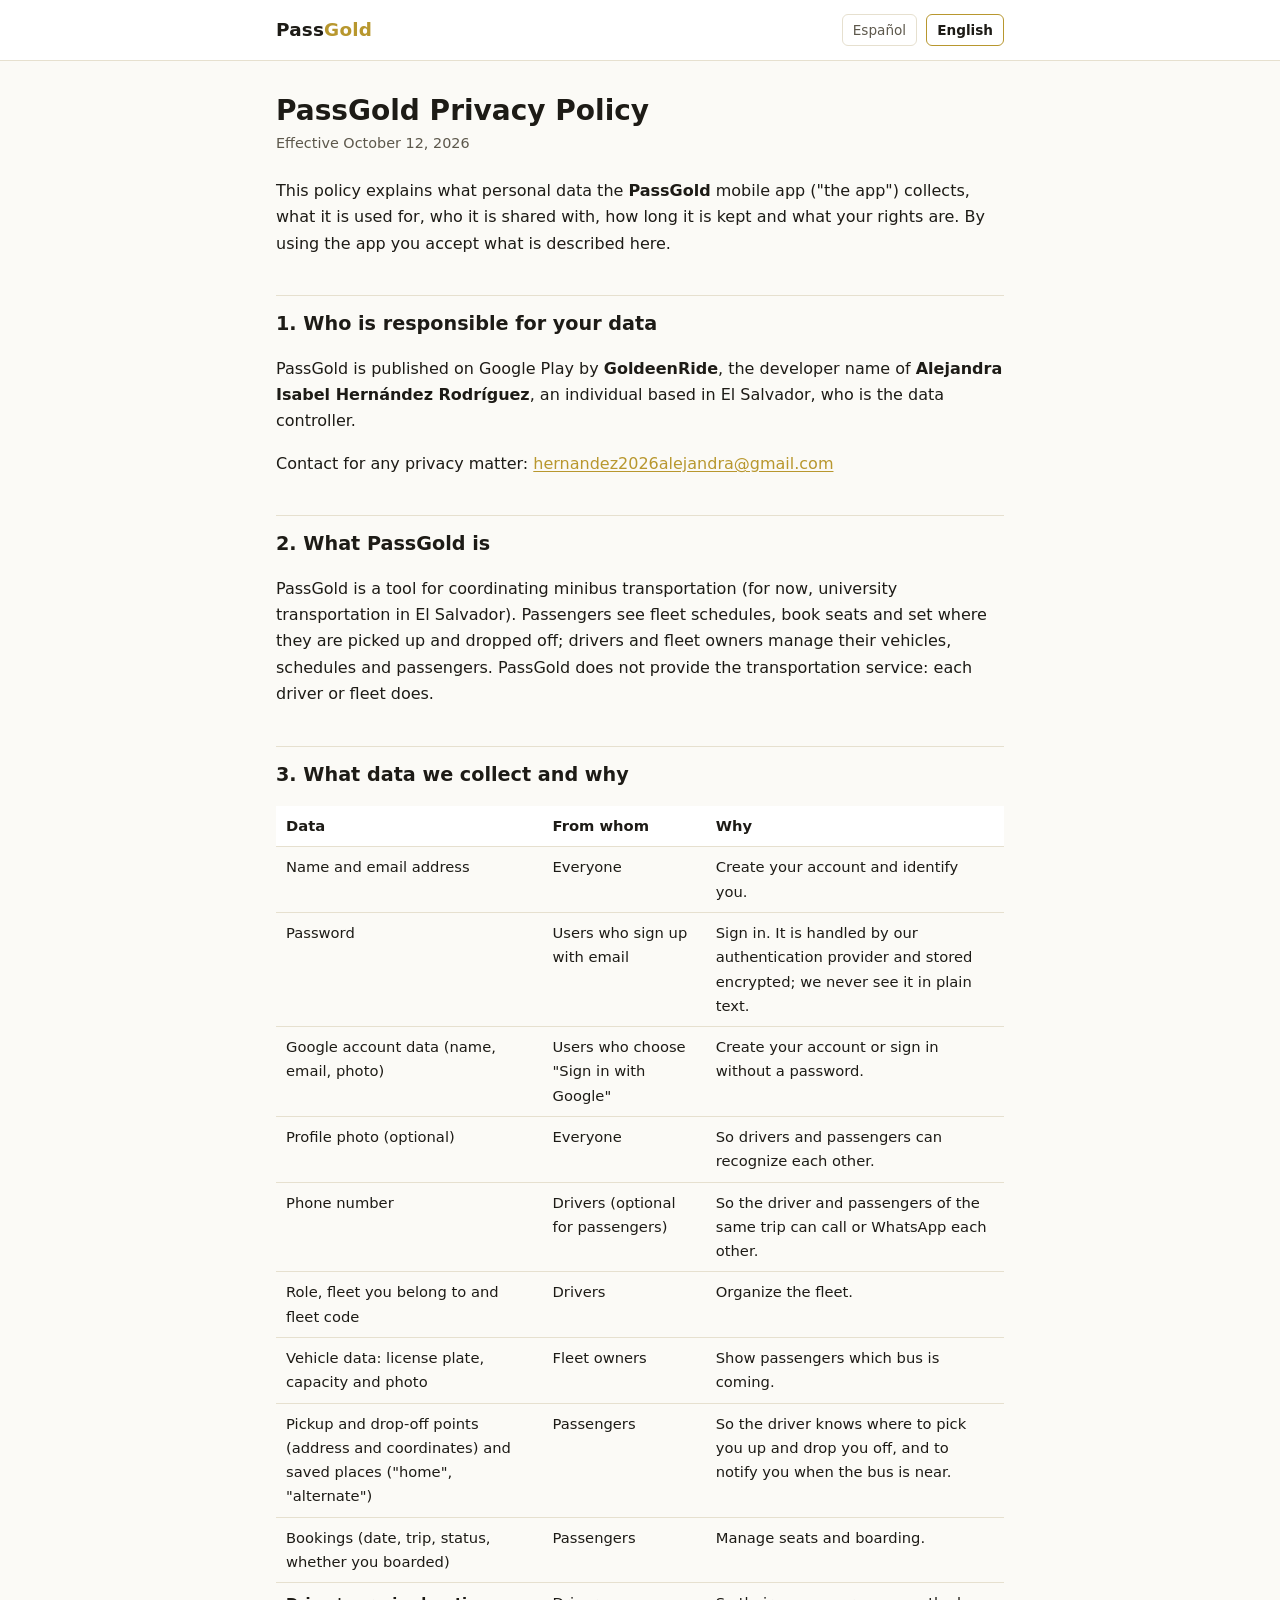
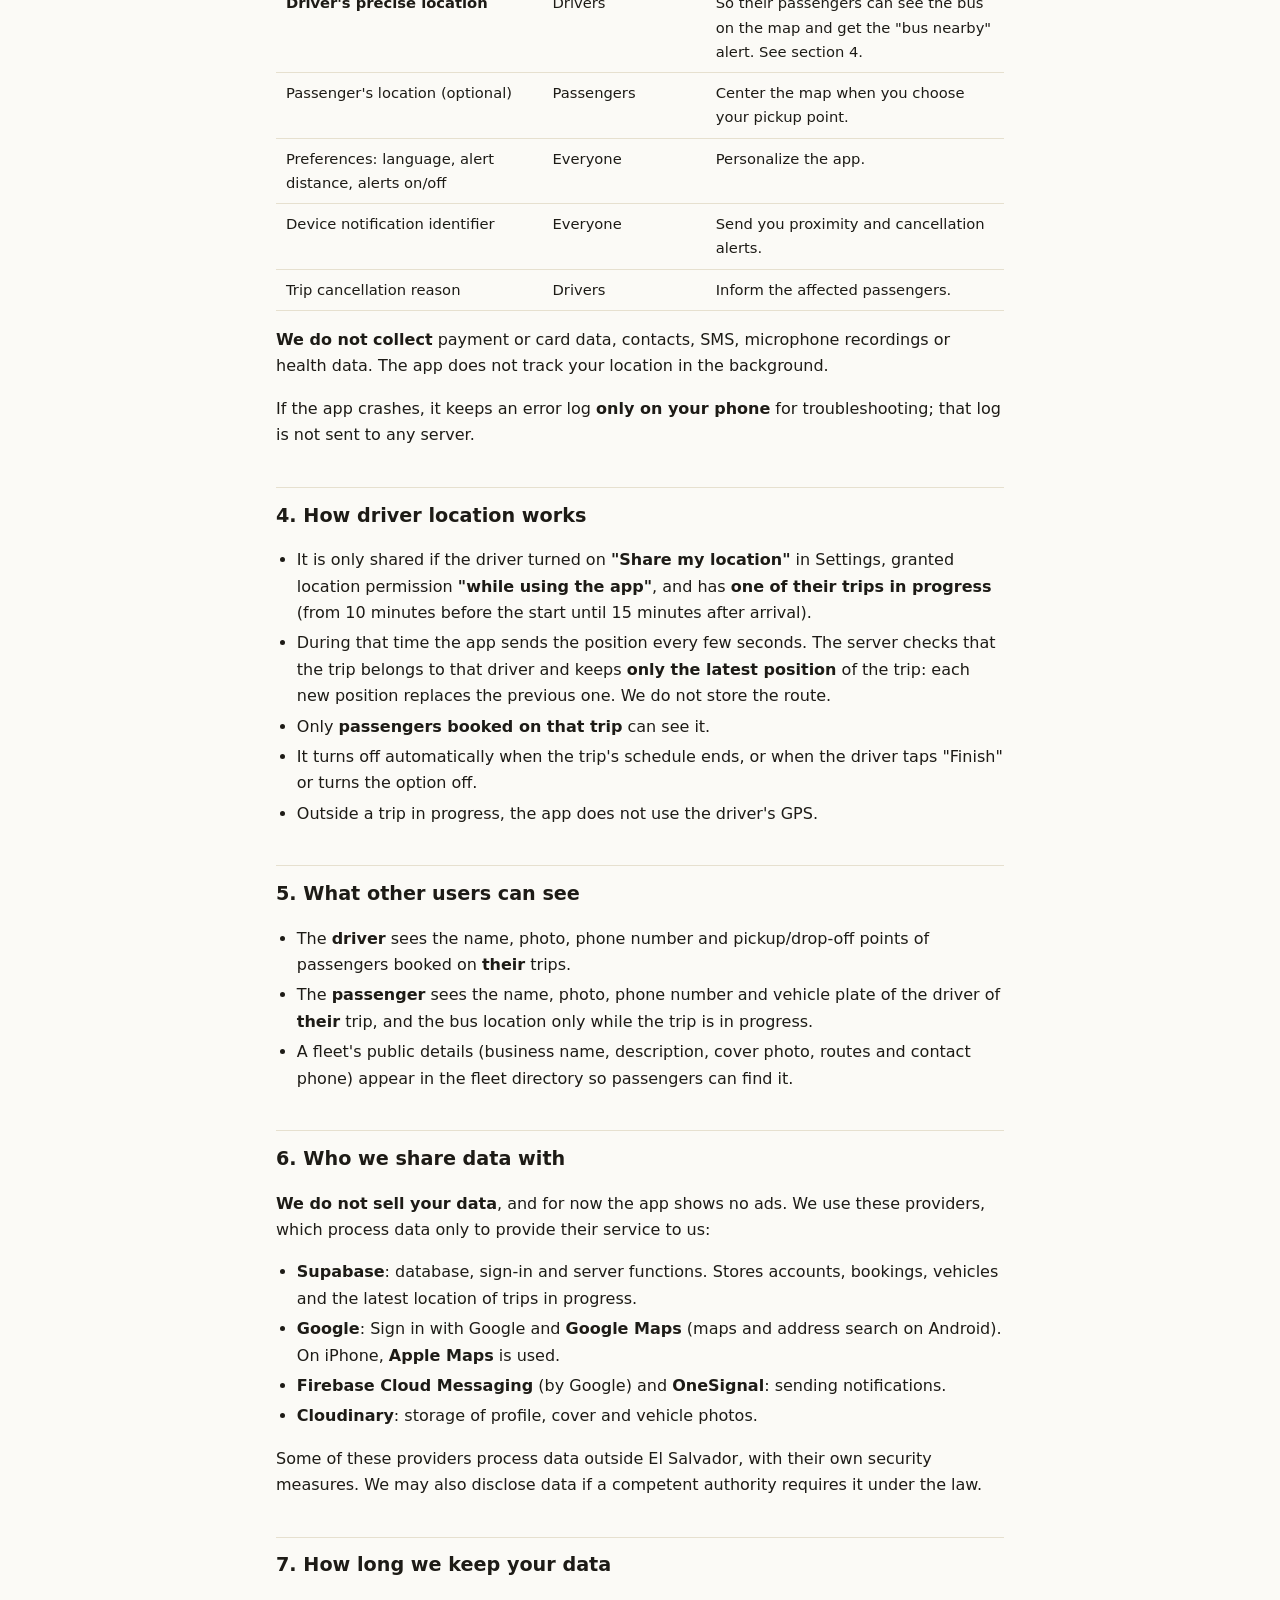
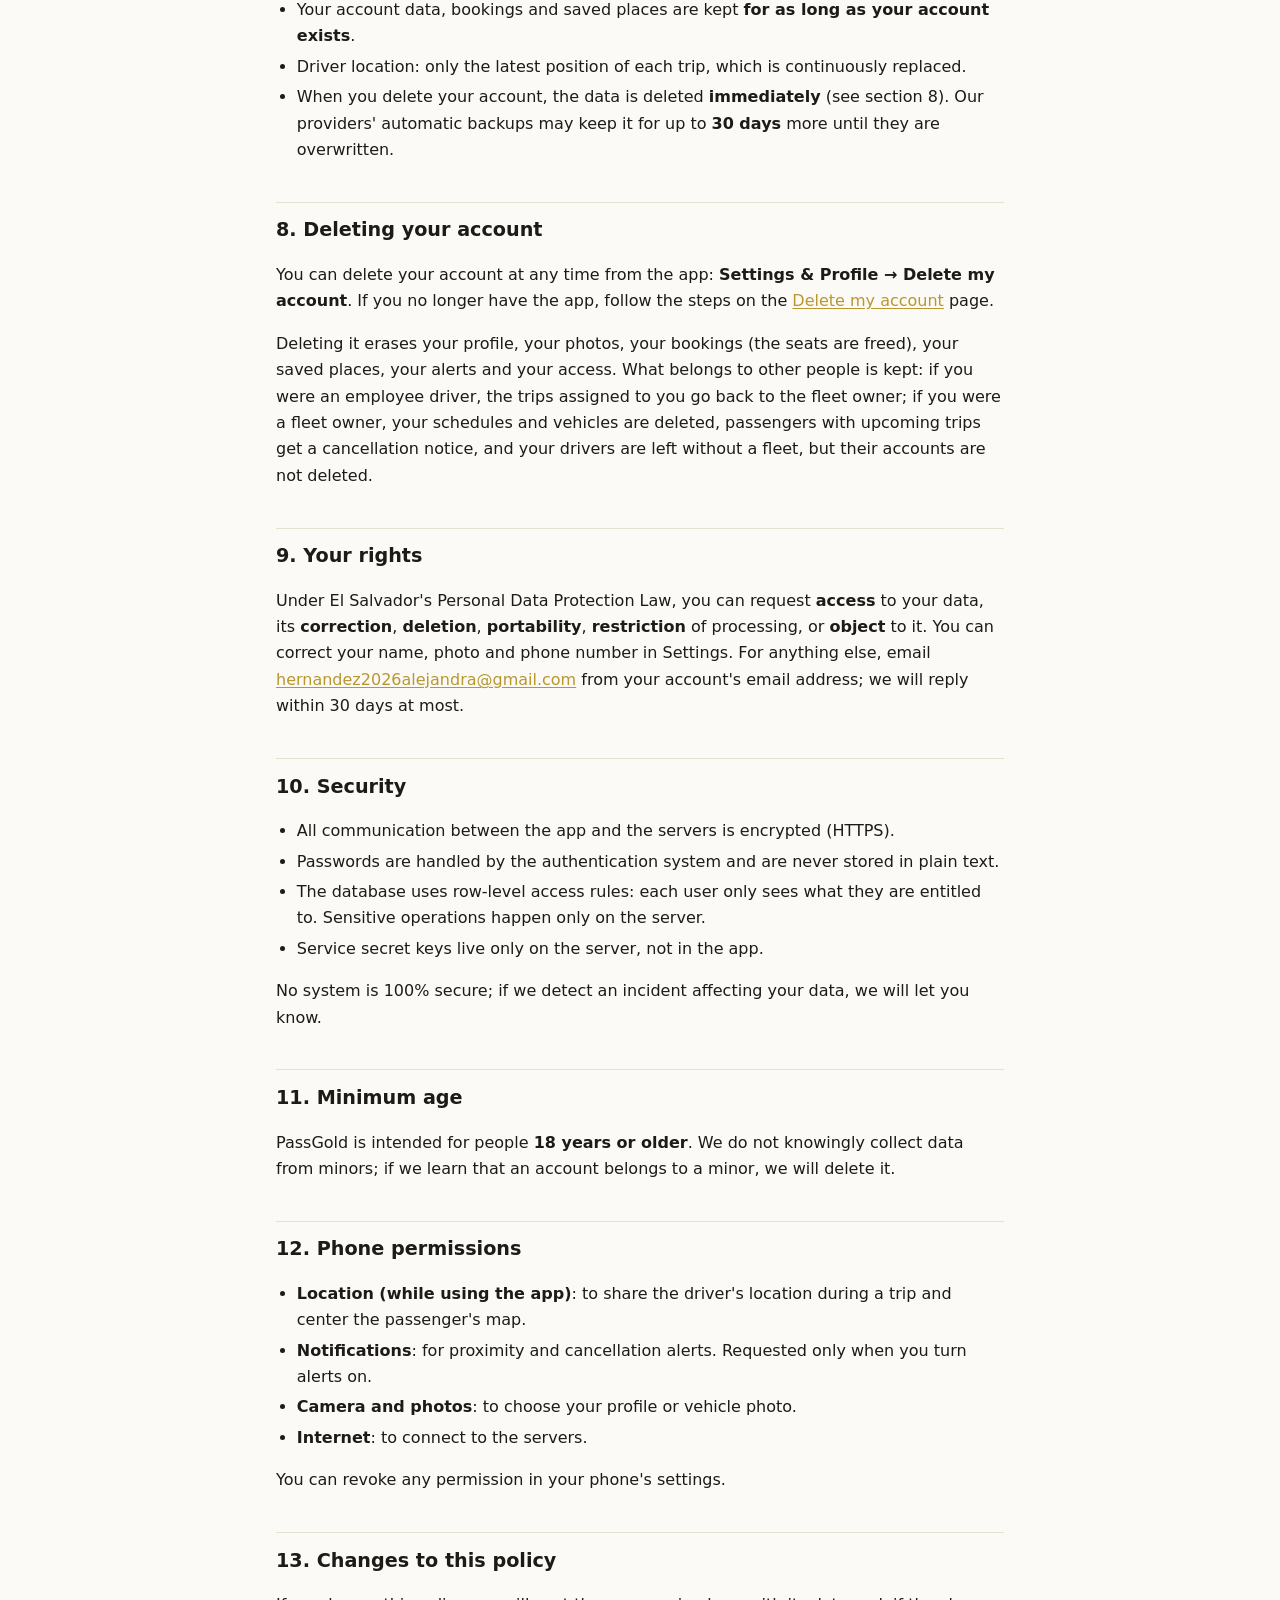
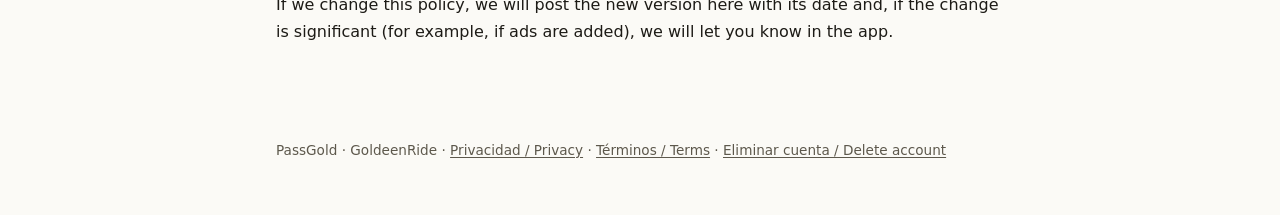
==== privacidad.html @ a65fc318 "Páginas legales de PassGold: privacidad, términos y eliminación de cuenta" ====
<!doctype html>
<html lang="es" data-lang="es" data-title-es="Política de Privacidad · PassGold" data-title-en="Privacy Policy · PassGold">
<head>
<meta charset="utf-8">
<meta name="viewport" content="width=device-width, initial-scale=1">
<title>Política de Privacidad · PassGold</title>
<meta name="description" content="Política de privacidad de la app PassGold, publicada por GoldeenRide. / Privacy policy of the PassGold app, published by GoldeenRide.">
<link rel="stylesheet" href="estilos.css">
</head>
<body>
<header>
  <div class="barra">
    <a class="marca" href="index.html">Pass<span>Gold</span></a>
    <nav class="idioma" aria-label="Idioma / Language">
      <button type="button" data-lang="es" aria-pressed="true">Español</button>
      <button type="button" data-lang="en" aria-pressed="false">English</button>
    </nav>
  </div>
</header>

<!-- ============================ ESPAÑOL ============================ -->
<main lang="es">
  <h1>Política de Privacidad de PassGold</h1>
  <p class="fecha">Vigente desde el 12 de octubre de 2026</p>

  <p>Esta política explica qué datos personales recoge la aplicación móvil <strong>PassGold</strong> ("la app"), para qué los usa, con quién los comparte, cuánto tiempo los guarda y qué derechos tienes. Al usar la app aceptas lo que se describe aquí.</p>

  <h2>1. Quién es responsable de tus datos</h2>
  <p>PassGold es publicada en Google Play por <strong>GoldeenRide</strong>, nombre de desarrollador de <strong>Alejandra Isabel Hernández Rodríguez</strong>, persona física con domicilio en El Salvador, quien es la responsable del tratamiento de tus datos.</p>
  <p>Contacto para cualquier tema de privacidad: <a href="mailto:hernandez2026alejandra@gmail.com">hernandez2026alejandra@gmail.com</a></p>

  <h2>2. Qué es PassGold</h2>
  <p>PassGold es una herramienta para coordinar el transporte en microbús (por ahora, transporte universitario en El Salvador). Los pasajeros ven los horarios de las flotas, reservan asientos e indican dónde los recogen y dónde los dejan; los choferes y dueños de flota organizan sus vehículos, horarios y pasajeros. PassGold no presta el servicio de transporte: lo presta cada chofer o flota.</p>

  <h2>3. Qué datos recogemos y para qué</h2>
  <div class="tabla">
  <table>
    <thead><tr><th>Dato</th><th>De quién</th><th>Para qué</th></tr></thead>
    <tbody>
      <tr><td>Nombre y correo electrónico</td><td>Todos</td><td>Crear tu cuenta e identificarte.</td></tr>
      <tr><td>Contraseña</td><td>Quien se registra con correo</td><td>Iniciar sesión. La gestiona nuestro proveedor de autenticación y se guarda cifrada; nunca la vemos en texto plano.</td></tr>
      <tr><td>Datos de tu cuenta de Google (nombre, correo, foto)</td><td>Quien elige "Entrar con Google"</td><td>Crear tu cuenta o iniciar sesión sin contraseña.</td></tr>
      <tr><td>Foto de perfil (opcional)</td><td>Todos</td><td>Que choferes y pasajeros se reconozcan.</td></tr>
      <tr><td>Número de teléfono</td><td>Choferes (opcional para pasajeros)</td><td>Que el chofer y los pasajeros de un mismo viaje puedan llamarse o escribirse por WhatsApp.</td></tr>
      <tr><td>Rol, flota a la que perteneces y código de flota</td><td>Choferes</td><td>Organizar la flota.</td></tr>
      <tr><td>Datos del vehículo: placa, capacidad y foto</td><td>Dueños de flota</td><td>Mostrar a los pasajeros qué microbús llega.</td></tr>
      <tr><td>Puntos de recogida y bajada (dirección y coordenadas) y lugares guardados ("casa", "alterno")</td><td>Pasajeros</td><td>Que el chofer sepa dónde recogerte y dejarte, y avisarte cuando el micro esté cerca.</td></tr>
      <tr><td>Reservas (fecha, viaje, estado, si ya abordaste)</td><td>Pasajeros</td><td>Gestionar los asientos y el abordaje.</td></tr>
      <tr><td><strong>Ubicación precisa del chofer</strong></td><td>Choferes</td><td>Que sus pasajeros vean en el mapa dónde viene el micro y reciban el aviso "micro cerca". Ver la sección 4.</td></tr>
      <tr><td>Ubicación del pasajero (opcional)</td><td>Pasajeros</td><td>Centrar el mapa cuando eliges tu punto de recogida.</td></tr>
      <tr><td>Preferencias: idioma, distancia de aviso, avisos activados</td><td>Todos</td><td>Personalizar la app.</td></tr>
      <tr><td>Identificador de notificaciones del dispositivo</td><td>Todos</td><td>Enviarte avisos de cercanía y de cancelaciones.</td></tr>
      <tr><td>Motivo de cancelación de un viaje</td><td>Choferes</td><td>Informar a los pasajeros afectados.</td></tr>
    </tbody>
  </table>
  </div>
  <p><strong>No recogemos</strong> datos de pago ni de tarjetas, contactos, mensajes SMS, grabaciones del micrófono ni datos de salud. La app no rastrea tu ubicación en segundo plano.</p>
  <p>Si la app falla, guarda un registro de errores <strong>solo en tu teléfono</strong> para diagnóstico; ese registro no se envía a ningún servidor.</p>

  <h2>4. Cómo funciona la ubicación del chofer</h2>
  <ul>
    <li>Solo se comparte si el chofer activó <strong>"Compartir mi ubicación"</strong> en Ajustes, concedió el permiso de ubicación <strong>"mientras se usa la app"</strong> y tiene un <strong>viaje suyo en curso</strong> (desde 10 minutos antes del inicio hasta 15 minutos después de la llegada).</li>
    <li>Durante ese tiempo, la app envía la posición cada pocos segundos. El servidor comprueba que el viaje es de ese chofer y guarda <strong>solo la última posición</strong> del viaje: cada nueva posición reemplaza a la anterior. No guardamos el recorrido.</li>
    <li>Solo la ven los <strong>pasajeros con reserva en ese viaje</strong>.</li>
    <li>Se apaga sola al terminar el horario del viaje, o cuando el chofer toca "Finalizar" o desactiva la opción.</li>
    <li>Fuera de un viaje en curso, la app no usa el GPS del chofer.</li>
  </ul>

  <h2>5. Qué ven otros usuarios</h2>
  <ul>
    <li>El <strong>chofer</strong> ve el nombre, la foto, el teléfono y los puntos de recogida y bajada de los pasajeros que reservaron en <strong>sus</strong> viajes.</li>
    <li>El <strong>pasajero</strong> ve el nombre, la foto, el teléfono y la placa del vehículo del chofer de <strong>su</strong> viaje, y la ubicación del micro solo mientras el viaje está en curso.</li>
    <li>Los datos públicos de una flota (nombre comercial, descripción, foto de portada, rutas y teléfono de contacto) aparecen en el directorio de flotas para que los pasajeros la encuentren.</li>
  </ul>

  <h2>6. Con quién compartimos datos</h2>
  <p><strong>No vendemos tus datos</strong> y por ahora la app no muestra publicidad. Usamos estos proveedores, que tratan los datos solo para prestarnos su servicio:</p>
  <ul>
    <li><strong>Supabase</strong>: base de datos, inicio de sesión y funciones del servidor. Guarda cuentas, reservas, vehículos y la última ubicación de los viajes en curso.</li>
    <li><strong>Google</strong>: inicio de sesión con Google y <strong>Google Maps</strong> (mapas y búsqueda de direcciones en Android). En iPhone se usa <strong>Apple Maps</strong>.</li>
    <li><strong>Firebase Cloud Messaging</strong> (de Google) y <strong>OneSignal</strong>: envío de notificaciones.</li>
    <li><strong>Cloudinary</strong>: almacenamiento de fotos de perfil, de portada y de vehículos.</li>
  </ul>
  <p>Algunos de estos proveedores procesan datos fuera de El Salvador, con sus propias medidas de seguridad. También podríamos revelar datos si una autoridad competente lo exige conforme a la ley.</p>

  <h2>7. Cuánto tiempo guardamos tus datos</h2>
  <ul>
    <li>Tus datos de cuenta, reservas y lugares guardados se conservan <strong>mientras tu cuenta exista</strong>.</li>
    <li>La ubicación del chofer: solo la última posición de cada viaje, que se reemplaza continuamente.</li>
    <li>Cuando eliminas tu cuenta, los datos se borran <strong>de inmediato</strong> (ver sección 8). Las copias de seguridad automáticas de nuestros proveedores pueden conservarlos hasta <strong>30 días</strong> más, hasta que se reemplazan.</li>
  </ul>

  <h2 id="eliminar">8. Eliminar tu cuenta</h2>
  <p>Puedes eliminar tu cuenta en cualquier momento desde la app: <strong>Ajustes y Perfil → Eliminar mi cuenta</strong>. Si ya no tienes la app, sigue los pasos de la página <a href="eliminar-cuenta.html?lang=es">Eliminar mi cuenta</a>.</p>
  <p>Al eliminarla se borran tu perfil, tus fotos, tus reservas (los asientos quedan libres), tus lugares guardados, tus avisos y tu acceso. Lo que pertenece a otras personas se conserva: si eras chofer empleado, los viajes que tenías asignados pasan al dueño de la flota; si eras dueño de flota, se borran tus horarios y vehículos, los pasajeros con viajes futuros reciben un aviso de cancelación y tus choferes quedan sin flota, pero sus cuentas no se borran.</p>

  <h2>9. Tus derechos</h2>
  <p>De acuerdo con la Ley para la Protección de Datos Personales de El Salvador, puedes pedir <strong>acceso</strong> a tus datos, su <strong>rectificación</strong>, su <strong>eliminación</strong>, la <strong>portabilidad</strong>, la <strong>limitación</strong> del tratamiento u <strong>oponerte</strong> a él. Puedes corregir tu nombre, foto y teléfono desde Ajustes. Para lo demás, escríbenos a <a href="mailto:hernandez2026alejandra@gmail.com">hernandez2026alejandra@gmail.com</a> desde el correo de tu cuenta; responderemos en un plazo máximo de 30 días.</p>

  <h2>10. Seguridad</h2>
  <ul>
    <li>Toda la comunicación entre la app y los servidores va cifrada (HTTPS).</li>
    <li>Las contraseñas las gestiona el sistema de autenticación y nunca se guardan en texto plano.</li>
    <li>La base de datos tiene reglas de acceso por fila: cada usuario solo ve lo que le corresponde. Las operaciones delicadas se hacen solo en el servidor.</li>
    <li>Las claves secretas de los servicios están solo en el servidor, no en la app.</li>
  </ul>
  <p>Ningún sistema es 100 % seguro; si detectamos un incidente que afecte tus datos, te avisaremos.</p>

  <h2>11. Edad mínima</h2>
  <p>PassGold está dirigida a personas de <strong>18 años o más</strong>. No recogemos a sabiendas datos de menores de edad; si nos enteramos de que una cuenta pertenece a un menor, la eliminaremos.</p>

  <h2>12. Permisos del teléfono</h2>
  <ul>
    <li><strong>Ubicación (mientras se usa la app)</strong>: para compartir la ubicación del chofer durante un viaje y centrar el mapa del pasajero.</li>
    <li><strong>Notificaciones</strong>: para los avisos de cercanía y de cancelación. Se piden solo cuando activas los avisos.</li>
    <li><strong>Cámara y fotos</strong>: para elegir tu foto de perfil o la de tu vehículo.</li>
    <li><strong>Internet</strong>: para conectarse a los servidores.</li>
  </ul>
  <p>Puedes retirar cualquier permiso en los ajustes de tu teléfono.</p>

  <h2>13. Cambios a esta política</h2>
  <p>Si cambiamos esta política, publicaremos la nueva versión aquí con su fecha y, si el cambio es importante (por ejemplo, si se agrega publicidad), te avisaremos en la app.</p>
</main>

<!-- ============================ ENGLISH ============================ -->
<main lang="en">
  <h1>PassGold Privacy Policy</h1>
  <p class="fecha">Effective October 12, 2026</p>

  <p>This policy explains what personal data the <strong>PassGold</strong> mobile app ("the app") collects, what it is used for, who it is shared with, how long it is kept and what your rights are. By using the app you accept what is described here.</p>

  <h2>1. Who is responsible for your data</h2>
  <p>PassGold is published on Google Play by <strong>GoldeenRide</strong>, the developer name of <strong>Alejandra Isabel Hernández Rodríguez</strong>, an individual based in El Salvador, who is the data controller.</p>
  <p>Contact for any privacy matter: <a href="mailto:hernandez2026alejandra@gmail.com">hernandez2026alejandra@gmail.com</a></p>

  <h2>2. What PassGold is</h2>
  <p>PassGold is a tool for coordinating minibus transportation (for now, university transportation in El Salvador). Passengers see fleet schedules, book seats and set where they are picked up and dropped off; drivers and fleet owners manage their vehicles, schedules and passengers. PassGold does not provide the transportation service: each driver or fleet does.</p>

  <h2>3. What data we collect and why</h2>
  <div class="tabla">
  <table>
    <thead><tr><th>Data</th><th>From whom</th><th>Why</th></tr></thead>
    <tbody>
      <tr><td>Name and email address</td><td>Everyone</td><td>Create your account and identify you.</td></tr>
      <tr><td>Password</td><td>Users who sign up with email</td><td>Sign in. It is handled by our authentication provider and stored encrypted; we never see it in plain text.</td></tr>
      <tr><td>Google account data (name, email, photo)</td><td>Users who choose "Sign in with Google"</td><td>Create your account or sign in without a password.</td></tr>
      <tr><td>Profile photo (optional)</td><td>Everyone</td><td>So drivers and passengers can recognize each other.</td></tr>
      <tr><td>Phone number</td><td>Drivers (optional for passengers)</td><td>So the driver and passengers of the same trip can call or WhatsApp each other.</td></tr>
      <tr><td>Role, fleet you belong to and fleet code</td><td>Drivers</td><td>Organize the fleet.</td></tr>
      <tr><td>Vehicle data: license plate, capacity and photo</td><td>Fleet owners</td><td>Show passengers which bus is coming.</td></tr>
      <tr><td>Pickup and drop-off points (address and coordinates) and saved places ("home", "alternate")</td><td>Passengers</td><td>So the driver knows where to pick you up and drop you off, and to notify you when the bus is near.</td></tr>
      <tr><td>Bookings (date, trip, status, whether you boarded)</td><td>Passengers</td><td>Manage seats and boarding.</td></tr>
      <tr><td><strong>Driver's precise location</strong></td><td>Drivers</td><td>So their passengers can see the bus on the map and get the "bus nearby" alert. See section 4.</td></tr>
      <tr><td>Passenger's location (optional)</td><td>Passengers</td><td>Center the map when you choose your pickup point.</td></tr>
      <tr><td>Preferences: language, alert distance, alerts on/off</td><td>Everyone</td><td>Personalize the app.</td></tr>
      <tr><td>Device notification identifier</td><td>Everyone</td><td>Send you proximity and cancellation alerts.</td></tr>
      <tr><td>Trip cancellation reason</td><td>Drivers</td><td>Inform the affected passengers.</td></tr>
    </tbody>
  </table>
  </div>
  <p><strong>We do not collect</strong> payment or card data, contacts, SMS, microphone recordings or health data. The app does not track your location in the background.</p>
  <p>If the app crashes, it keeps an error log <strong>only on your phone</strong> for troubleshooting; that log is not sent to any server.</p>

  <h2>4. How driver location works</h2>
  <ul>
    <li>It is only shared if the driver turned on <strong>"Share my location"</strong> in Settings, granted location permission <strong>"while using the app"</strong>, and has <strong>one of their trips in progress</strong> (from 10 minutes before the start until 15 minutes after arrival).</li>
    <li>During that time the app sends the position every few seconds. The server checks that the trip belongs to that driver and keeps <strong>only the latest position</strong> of the trip: each new position replaces the previous one. We do not store the route.</li>
    <li>Only <strong>passengers booked on that trip</strong> can see it.</li>
    <li>It turns off automatically when the trip's schedule ends, or when the driver taps "Finish" or turns the option off.</li>
    <li>Outside a trip in progress, the app does not use the driver's GPS.</li>
  </ul>

  <h2>5. What other users can see</h2>
  <ul>
    <li>The <strong>driver</strong> sees the name, photo, phone number and pickup/drop-off points of passengers booked on <strong>their</strong> trips.</li>
    <li>The <strong>passenger</strong> sees the name, photo, phone number and vehicle plate of the driver of <strong>their</strong> trip, and the bus location only while the trip is in progress.</li>
    <li>A fleet's public details (business name, description, cover photo, routes and contact phone) appear in the fleet directory so passengers can find it.</li>
  </ul>

  <h2>6. Who we share data with</h2>
  <p><strong>We do not sell your data</strong>, and for now the app shows no ads. We use these providers, which process data only to provide their service to us:</p>
  <ul>
    <li><strong>Supabase</strong>: database, sign-in and server functions. Stores accounts, bookings, vehicles and the latest location of trips in progress.</li>
    <li><strong>Google</strong>: Sign in with Google and <strong>Google Maps</strong> (maps and address search on Android). On iPhone, <strong>Apple Maps</strong> is used.</li>
    <li><strong>Firebase Cloud Messaging</strong> (by Google) and <strong>OneSignal</strong>: sending notifications.</li>
    <li><strong>Cloudinary</strong>: storage of profile, cover and vehicle photos.</li>
  </ul>
  <p>Some of these providers process data outside El Salvador, with their own security measures. We may also disclose data if a competent authority requires it under the law.</p>

  <h2>7. How long we keep your data</h2>
  <ul>
    <li>Your account data, bookings and saved places are kept <strong>for as long as your account exists</strong>.</li>
    <li>Driver location: only the latest position of each trip, which is continuously replaced.</li>
    <li>When you delete your account, the data is deleted <strong>immediately</strong> (see section 8). Our providers' automatic backups may keep it for up to <strong>30 days</strong> more until they are overwritten.</li>
  </ul>

  <h2 id="delete">8. Deleting your account</h2>
  <p>You can delete your account at any time from the app: <strong>Settings &amp; Profile → Delete my account</strong>. If you no longer have the app, follow the steps on the <a href="eliminar-cuenta.html?lang=en">Delete my account</a> page.</p>
  <p>Deleting it erases your profile, your photos, your bookings (the seats are freed), your saved places, your alerts and your access. What belongs to other people is kept: if you were an employee driver, the trips assigned to you go back to the fleet owner; if you were a fleet owner, your schedules and vehicles are deleted, passengers with upcoming trips get a cancellation notice, and your drivers are left without a fleet, but their accounts are not deleted.</p>

  <h2>9. Your rights</h2>
  <p>Under El Salvador's Personal Data Protection Law, you can request <strong>access</strong> to your data, its <strong>correction</strong>, <strong>deletion</strong>, <strong>portability</strong>, <strong>restriction</strong> of processing, or <strong>object</strong> to it. You can correct your name, photo and phone number in Settings. For anything else, email <a href="mailto:hernandez2026alejandra@gmail.com">hernandez2026alejandra@gmail.com</a> from your account's email address; we will reply within 30 days at most.</p>

  <h2>10. Security</h2>
  <ul>
    <li>All communication between the app and the servers is encrypted (HTTPS).</li>
    <li>Passwords are handled by the authentication system and are never stored in plain text.</li>
    <li>The database uses row-level access rules: each user only sees what they are entitled to. Sensitive operations happen only on the server.</li>
    <li>Service secret keys live only on the server, not in the app.</li>
  </ul>
  <p>No system is 100% secure; if we detect an incident affecting your data, we will let you know.</p>

  <h2>11. Minimum age</h2>
  <p>PassGold is intended for people <strong>18 years or older</strong>. We do not knowingly collect data from minors; if we learn that an account belongs to a minor, we will delete it.</p>

  <h2>12. Phone permissions</h2>
  <ul>
    <li><strong>Location (while using the app)</strong>: to share the driver's location during a trip and center the passenger's map.</li>
    <li><strong>Notifications</strong>: for proximity and cancellation alerts. Requested only when you turn alerts on.</li>
    <li><strong>Camera and photos</strong>: to choose your profile or vehicle photo.</li>
    <li><strong>Internet</strong>: to connect to the servers.</li>
  </ul>
  <p>You can revoke any permission in your phone's settings.</p>

  <h2>13. Changes to this policy</h2>
  <p>If we change this policy, we will post the new version here with its date and, if the change is significant (for example, if ads are added), we will let you know in the app.</p>
</main>

<footer>
  <p>PassGold · GoldeenRide · <a href="privacidad.html">Privacidad / Privacy</a> · <a href="terminos.html">Términos / Terms</a> · <a href="eliminar-cuenta.html">Eliminar cuenta / Delete account</a></p>
</footer>
<script src="idioma.js"></script>
</body>
</html>
---- estilos.css ----
:root {
  --oro: #b8972e;
  --oro-claro: #d4af37;
  --fondo: #fbfaf6;
  --superficie: #ffffff;
  --texto: #1d1b16;
  --texto-sub: #5d584c;
  --borde: #e6e0cf;
  --peligro: #c62828;
}
@media (prefers-color-scheme: dark) {
  :root {
    --oro: #d4af37;
    --fondo: #121212;
    --superficie: #1c1b18;
    --texto: #f1ede2;
    --texto-sub: #b5ae9c;
    --borde: #34312a;
    --peligro: #ef5350;
  }
}
* { box-sizing: border-box; }
html { -webkit-text-size-adjust: 100%; }
body {
  margin: 0;
  background: var(--fondo);
  color: var(--texto);
  font: 16px/1.65 system-ui, -apple-system, "Segoe UI", Roboto, "Helvetica Neue", Arial, sans-serif;
}
header {
  border-bottom: 1px solid var(--borde);
  background: var(--superficie);
}
.barra {
  max-width: 760px; margin: 0 auto; padding: 14px 16px;
  display: flex; align-items: center; justify-content: space-between; gap: 12px; flex-wrap: wrap;
}
.marca { font-weight: 700; font-size: 1.15rem; color: var(--texto); text-decoration: none; letter-spacing: .2px; }
.marca span { color: var(--oro); }
nav.idioma button {
  font: inherit; font-size: .85rem; cursor: pointer;
  border: 1px solid var(--borde); background: transparent; color: var(--texto-sub);
  padding: 4px 10px; border-radius: 6px; margin-left: 4px;
}
nav.idioma button[aria-pressed="true"] { border-color: var(--oro); color: var(--texto); font-weight: 600; }
main { max-width: 760px; margin: 0 auto; padding: 24px 16px 64px; }
h1 { font-size: 1.75rem; line-height: 1.25; margin: 8px 0 4px; }
h2 { font-size: 1.2rem; margin: 2em 0 .5em; padding-top: .6em; border-top: 1px solid var(--borde); }
h3 { font-size: 1.02rem; margin: 1.4em 0 .3em; }
.fecha { color: var(--texto-sub); font-size: .9rem; margin: 0 0 1.5em; }
a { color: var(--oro); text-underline-offset: 2px; }
ul, ol { padding-left: 1.3em; }
li { margin: .25em 0; }
.tabla { overflow-x: auto; margin: 1em 0; }
table { border-collapse: collapse; width: 100%; font-size: .92rem; min-width: 520px; }
th, td { text-align: left; vertical-align: top; padding: 8px 10px; border-bottom: 1px solid var(--borde); }
th { background: var(--superficie); font-weight: 600; }
.nota {
  background: var(--superficie); border: 1px solid var(--borde); border-left: 4px solid var(--oro);
  padding: 12px 16px; border-radius: 8px; margin: 1.2em 0;
}
.boton {
  display: inline-block; background: var(--peligro); color: #fff; text-decoration: none; font-weight: 600;
  padding: 12px 20px; border-radius: 8px; margin: .4em 0;
}
.tarjetas { display: grid; gap: 12px; margin-top: 1.5em; }
.tarjetas a {
  display: block; padding: 16px; border: 1px solid var(--borde); border-radius: 10px;
  background: var(--superficie); text-decoration: none; color: var(--texto);
}
.tarjetas a strong { color: var(--oro); }
footer { max-width: 760px; margin: 0 auto; padding: 0 16px 40px; color: var(--texto-sub); font-size: .85rem; }
footer a { color: var(--texto-sub); }

/* Idioma: se muestra solo el bloque del idioma elegido */
html[data-lang="es"] [lang="en"]:not(html) { display: none; }
html[data-lang="en"] [lang="es"]:not(html) { display: none; }
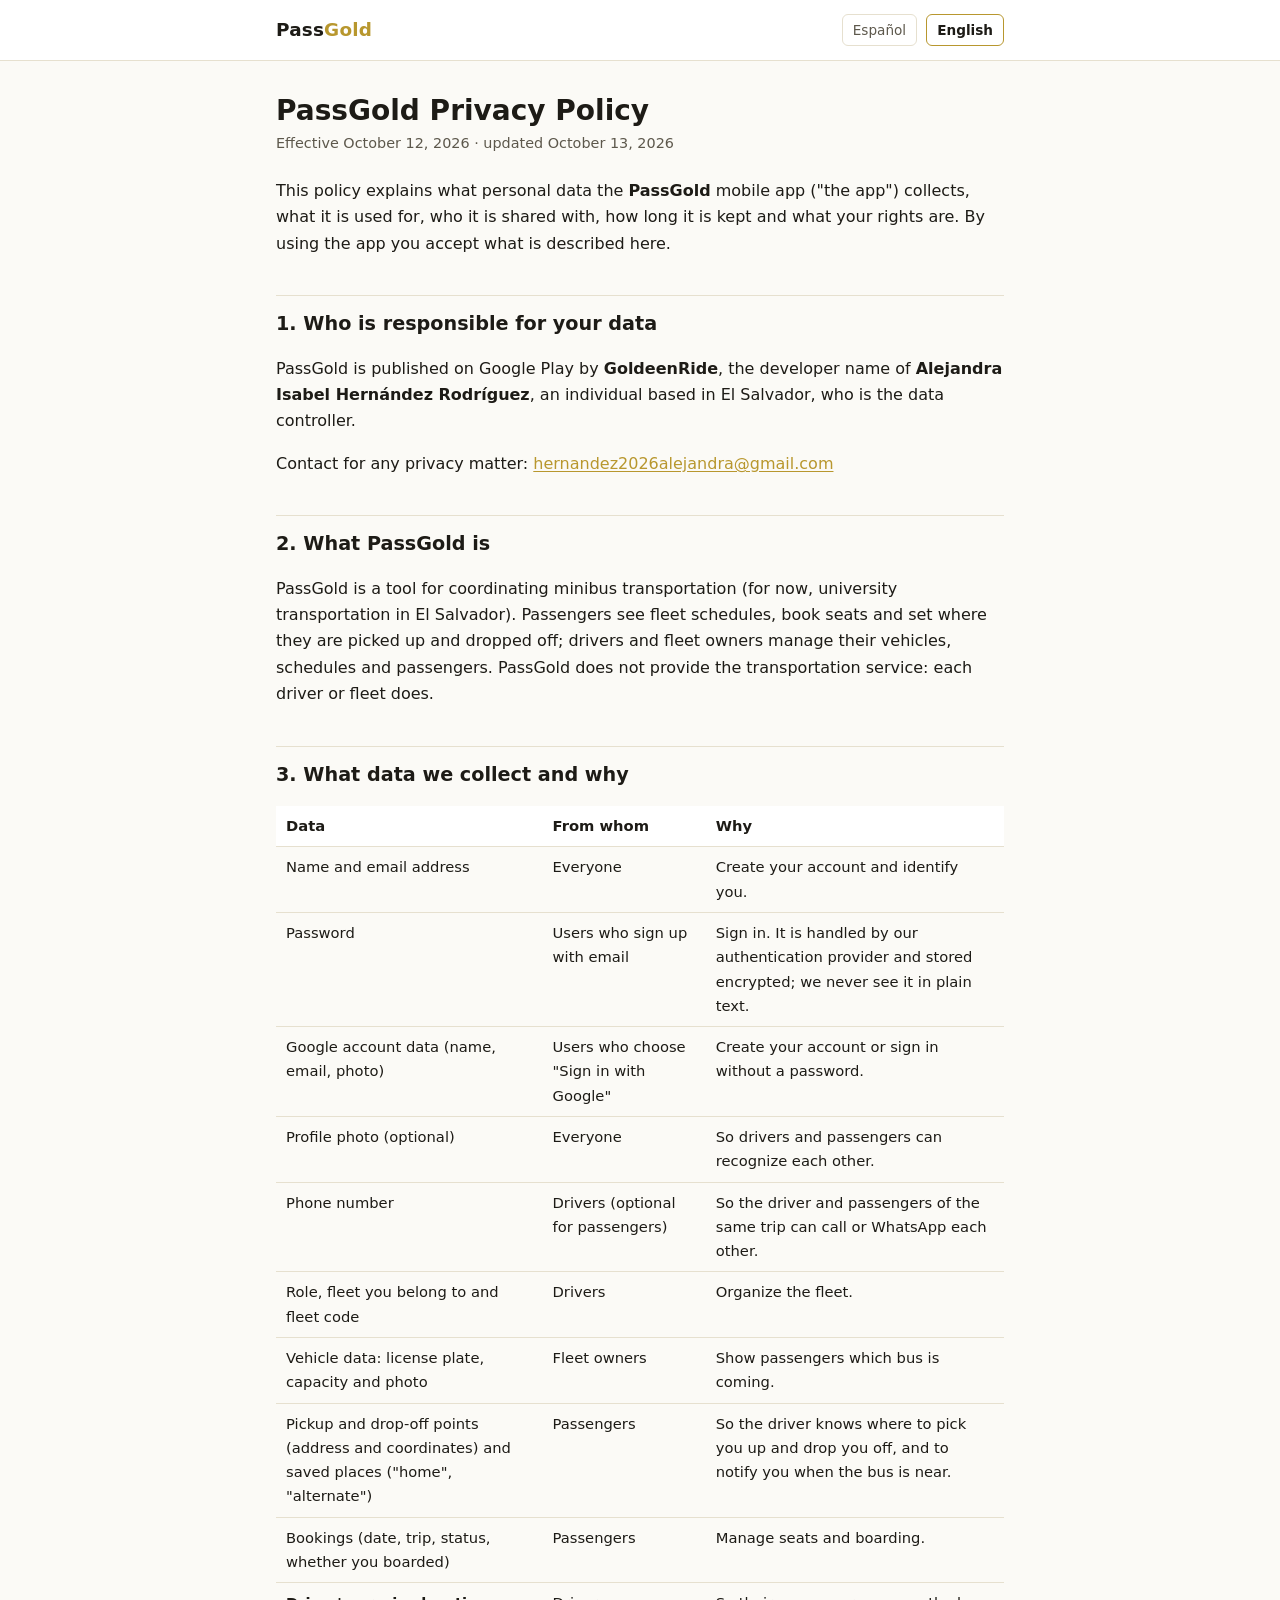
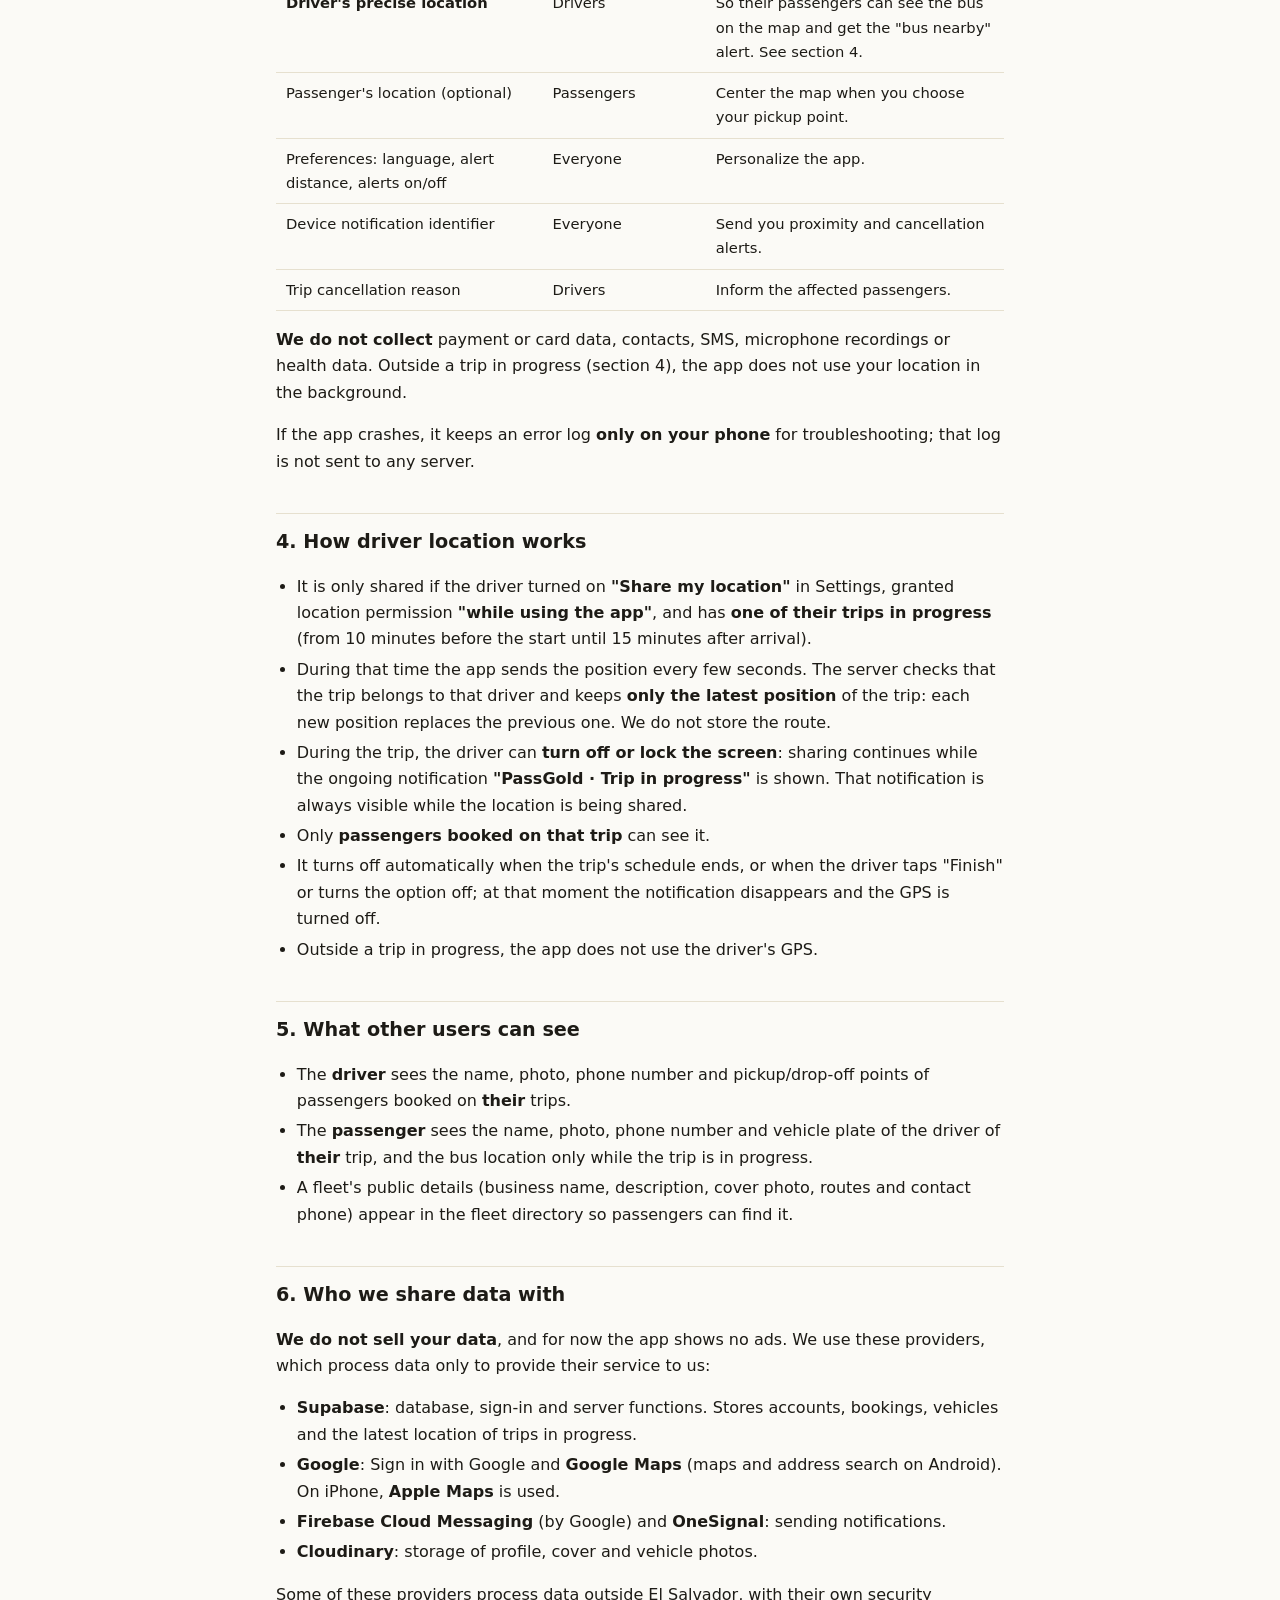
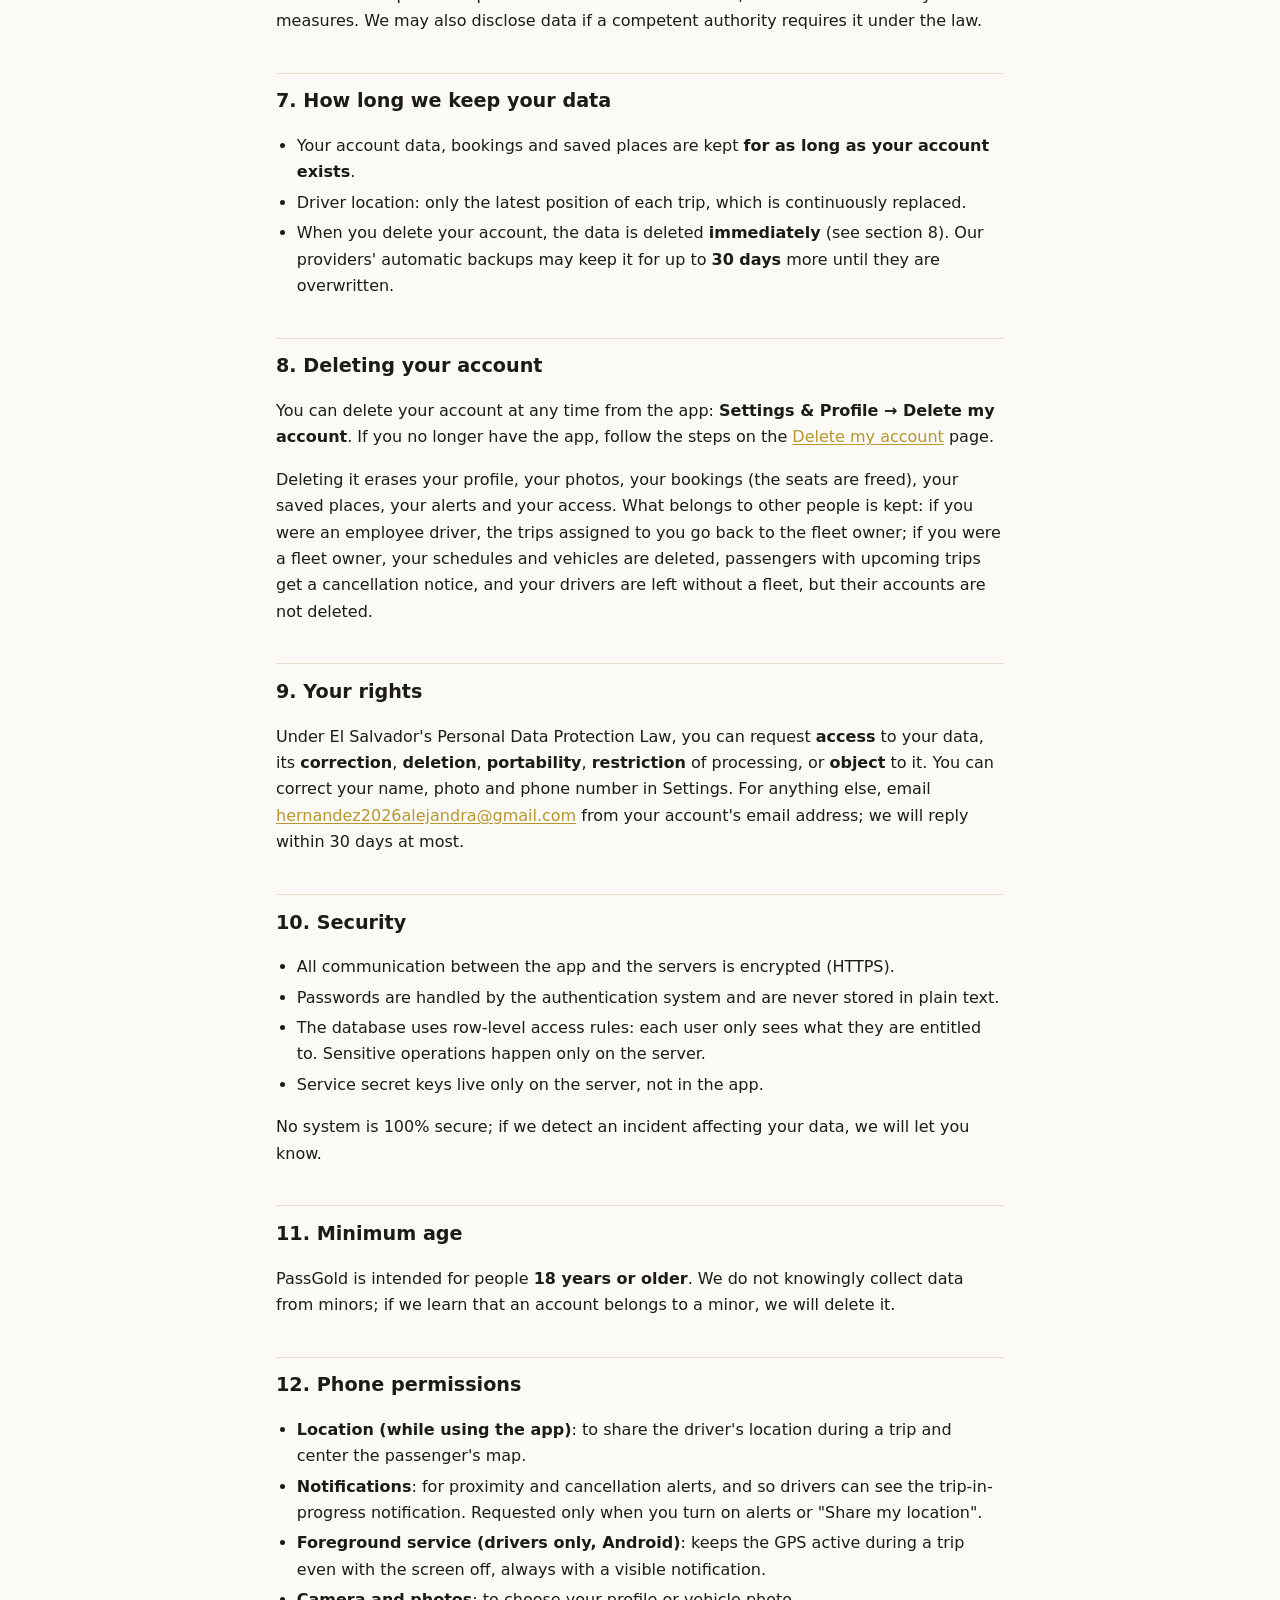
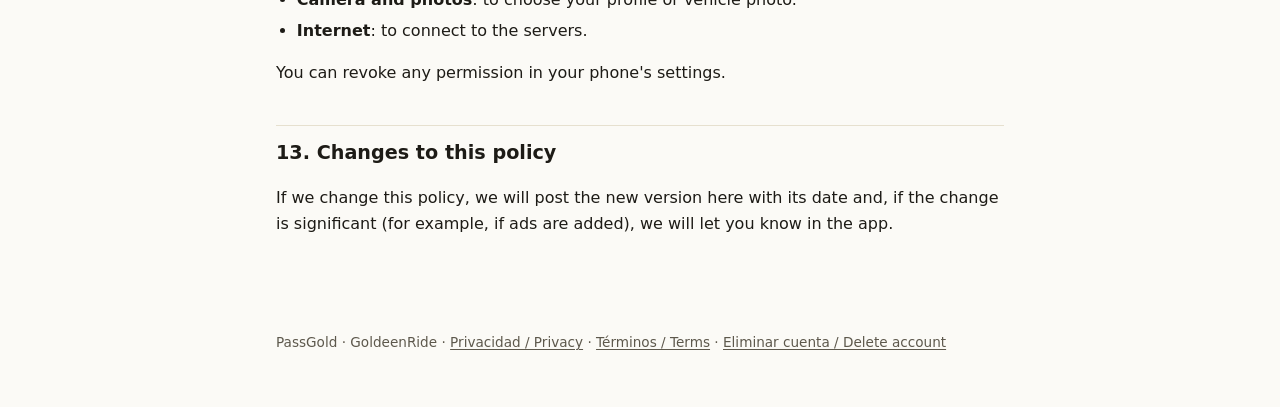
==== commit c8018eed: "Actualizar politica de privacidad" ====
--- a/privacidad.html
+++ b/privacidad.html
@@ -21,7 +21,7 @@
 <!-- ============================ ESPAÑOL ============================ -->
 <main lang="es">
   <h1>Política de Privacidad de PassGold</h1>
-  <p class="fecha">Vigente desde el 12 de octubre de 2026</p>
+  <p class="fecha">Vigente desde el 12 de octubre de 2026 · actualizada el 13 de octubre de 2026</p>
 
   <p>Esta política explica qué datos personales recoge la aplicación móvil <strong>PassGold</strong> ("la app"), para qué los usa, con quién los comparte, cuánto tiempo los guarda y qué derechos tienes. Al usar la app aceptas lo que se describe aquí.</p>
 
@@ -54,15 +54,16 @@
     </tbody>
   </table>
   </div>
-  <p><strong>No recogemos</strong> datos de pago ni de tarjetas, contactos, mensajes SMS, grabaciones del micrófono ni datos de salud. La app no rastrea tu ubicación en segundo plano.</p>
+  <p><strong>No recogemos</strong> datos de pago ni de tarjetas, contactos, mensajes SMS, grabaciones del micrófono ni datos de salud. Fuera de un viaje en curso (sección 4), la app no usa tu ubicación en segundo plano.</p>
   <p>Si la app falla, guarda un registro de errores <strong>solo en tu teléfono</strong> para diagnóstico; ese registro no se envía a ningún servidor.</p>
 
   <h2>4. Cómo funciona la ubicación del chofer</h2>
   <ul>
     <li>Solo se comparte si el chofer activó <strong>"Compartir mi ubicación"</strong> en Ajustes, concedió el permiso de ubicación <strong>"mientras se usa la app"</strong> y tiene un <strong>viaje suyo en curso</strong> (desde 10 minutos antes del inicio hasta 15 minutos después de la llegada).</li>
     <li>Durante ese tiempo, la app envía la posición cada pocos segundos. El servidor comprueba que el viaje es de ese chofer y guarda <strong>solo la última posición</strong> del viaje: cada nueva posición reemplaza a la anterior. No guardamos el recorrido.</li>
+    <li>Durante el viaje, el chofer puede <strong>apagar o bloquear la pantalla</strong>: el envío continúa mientras se muestra la notificación fija <strong>"PassGold · Viaje en curso"</strong>. Esa notificación siempre está visible mientras se comparte la ubicación.</li>
     <li>Solo la ven los <strong>pasajeros con reserva en ese viaje</strong>.</li>
-    <li>Se apaga sola al terminar el horario del viaje, o cuando el chofer toca "Finalizar" o desactiva la opción.</li>
+    <li>Se apaga sola al terminar el horario del viaje, o cuando el chofer toca "Finalizar" o desactiva la opción; en ese momento desaparece la notificación y el GPS se apaga.</li>
     <li>Fuera de un viaje en curso, la app no usa el GPS del chofer.</li>
   </ul>
 
@@ -112,7 +113,8 @@
   <h2>12. Permisos del teléfono</h2>
   <ul>
     <li><strong>Ubicación (mientras se usa la app)</strong>: para compartir la ubicación del chofer durante un viaje y centrar el mapa del pasajero.</li>
-    <li><strong>Notificaciones</strong>: para los avisos de cercanía y de cancelación. Se piden solo cuando activas los avisos.</li>
+    <li><strong>Notificaciones</strong>: para los avisos de cercanía y de cancelación, y para que el chofer vea la notificación de viaje en curso. Se piden solo cuando activas los avisos o "Compartir mi ubicación".</li>
+    <li><strong>Servicio en primer plano (solo choferes, Android)</strong>: mantiene el GPS activo durante un viaje aunque la pantalla esté apagada, siempre con una notificación visible.</li>
     <li><strong>Cámara y fotos</strong>: para elegir tu foto de perfil o la de tu vehículo.</li>
     <li><strong>Internet</strong>: para conectarse a los servidores.</li>
   </ul>
@@ -125,7 +127,7 @@
 <!-- ============================ ENGLISH ============================ -->
 <main lang="en">
   <h1>PassGold Privacy Policy</h1>
-  <p class="fecha">Effective October 12, 2026</p>
+  <p class="fecha">Effective October 12, 2026 · updated October 13, 2026</p>
 
   <p>This policy explains what personal data the <strong>PassGold</strong> mobile app ("the app") collects, what it is used for, who it is shared with, how long it is kept and what your rights are. By using the app you accept what is described here.</p>
 
@@ -158,15 +160,16 @@
     </tbody>
   </table>
   </div>
-  <p><strong>We do not collect</strong> payment or card data, contacts, SMS, microphone recordings or health data. The app does not track your location in the background.</p>
+  <p><strong>We do not collect</strong> payment or card data, contacts, SMS, microphone recordings or health data. Outside a trip in progress (section 4), the app does not use your location in the background.</p>
   <p>If the app crashes, it keeps an error log <strong>only on your phone</strong> for troubleshooting; that log is not sent to any server.</p>
 
   <h2>4. How driver location works</h2>
   <ul>
     <li>It is only shared if the driver turned on <strong>"Share my location"</strong> in Settings, granted location permission <strong>"while using the app"</strong>, and has <strong>one of their trips in progress</strong> (from 10 minutes before the start until 15 minutes after arrival).</li>
     <li>During that time the app sends the position every few seconds. The server checks that the trip belongs to that driver and keeps <strong>only the latest position</strong> of the trip: each new position replaces the previous one. We do not store the route.</li>
+    <li>During the trip, the driver can <strong>turn off or lock the screen</strong>: sharing continues while the ongoing notification <strong>"PassGold · Trip in progress"</strong> is shown. That notification is always visible while the location is being shared.</li>
     <li>Only <strong>passengers booked on that trip</strong> can see it.</li>
-    <li>It turns off automatically when the trip's schedule ends, or when the driver taps "Finish" or turns the option off.</li>
+    <li>It turns off automatically when the trip's schedule ends, or when the driver taps "Finish" or turns the option off; at that moment the notification disappears and the GPS is turned off.</li>
     <li>Outside a trip in progress, the app does not use the driver's GPS.</li>
   </ul>
 
@@ -216,7 +219,8 @@
   <h2>12. Phone permissions</h2>
   <ul>
     <li><strong>Location (while using the app)</strong>: to share the driver's location during a trip and center the passenger's map.</li>
-    <li><strong>Notifications</strong>: for proximity and cancellation alerts. Requested only when you turn alerts on.</li>
+    <li><strong>Notifications</strong>: for proximity and cancellation alerts, and so drivers can see the trip-in-progress notification. Requested only when you turn on alerts or "Share my location".</li>
+    <li><strong>Foreground service (drivers only, Android)</strong>: keeps the GPS active during a trip even with the screen off, always with a visible notification.</li>
     <li><strong>Camera and photos</strong>: to choose your profile or vehicle photo.</li>
     <li><strong>Internet</strong>: to connect to the servers.</li>
   </ul>
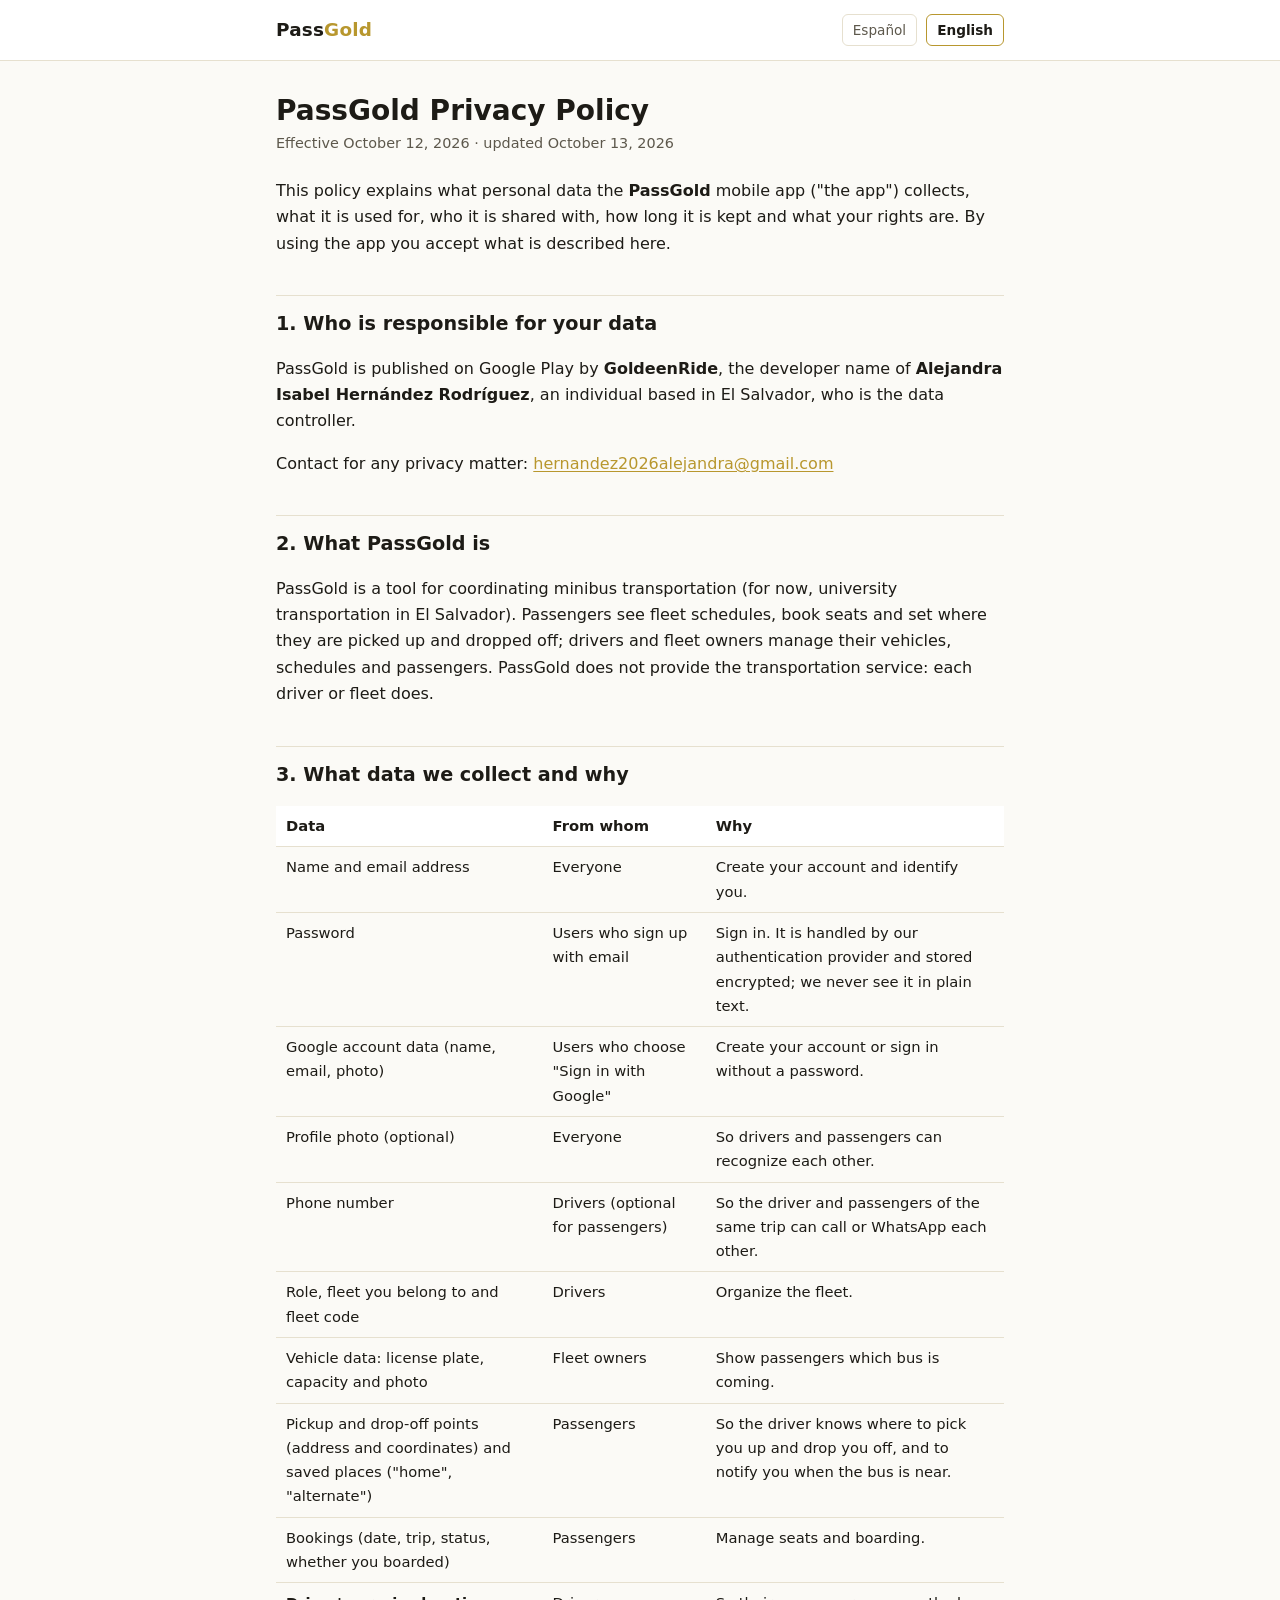
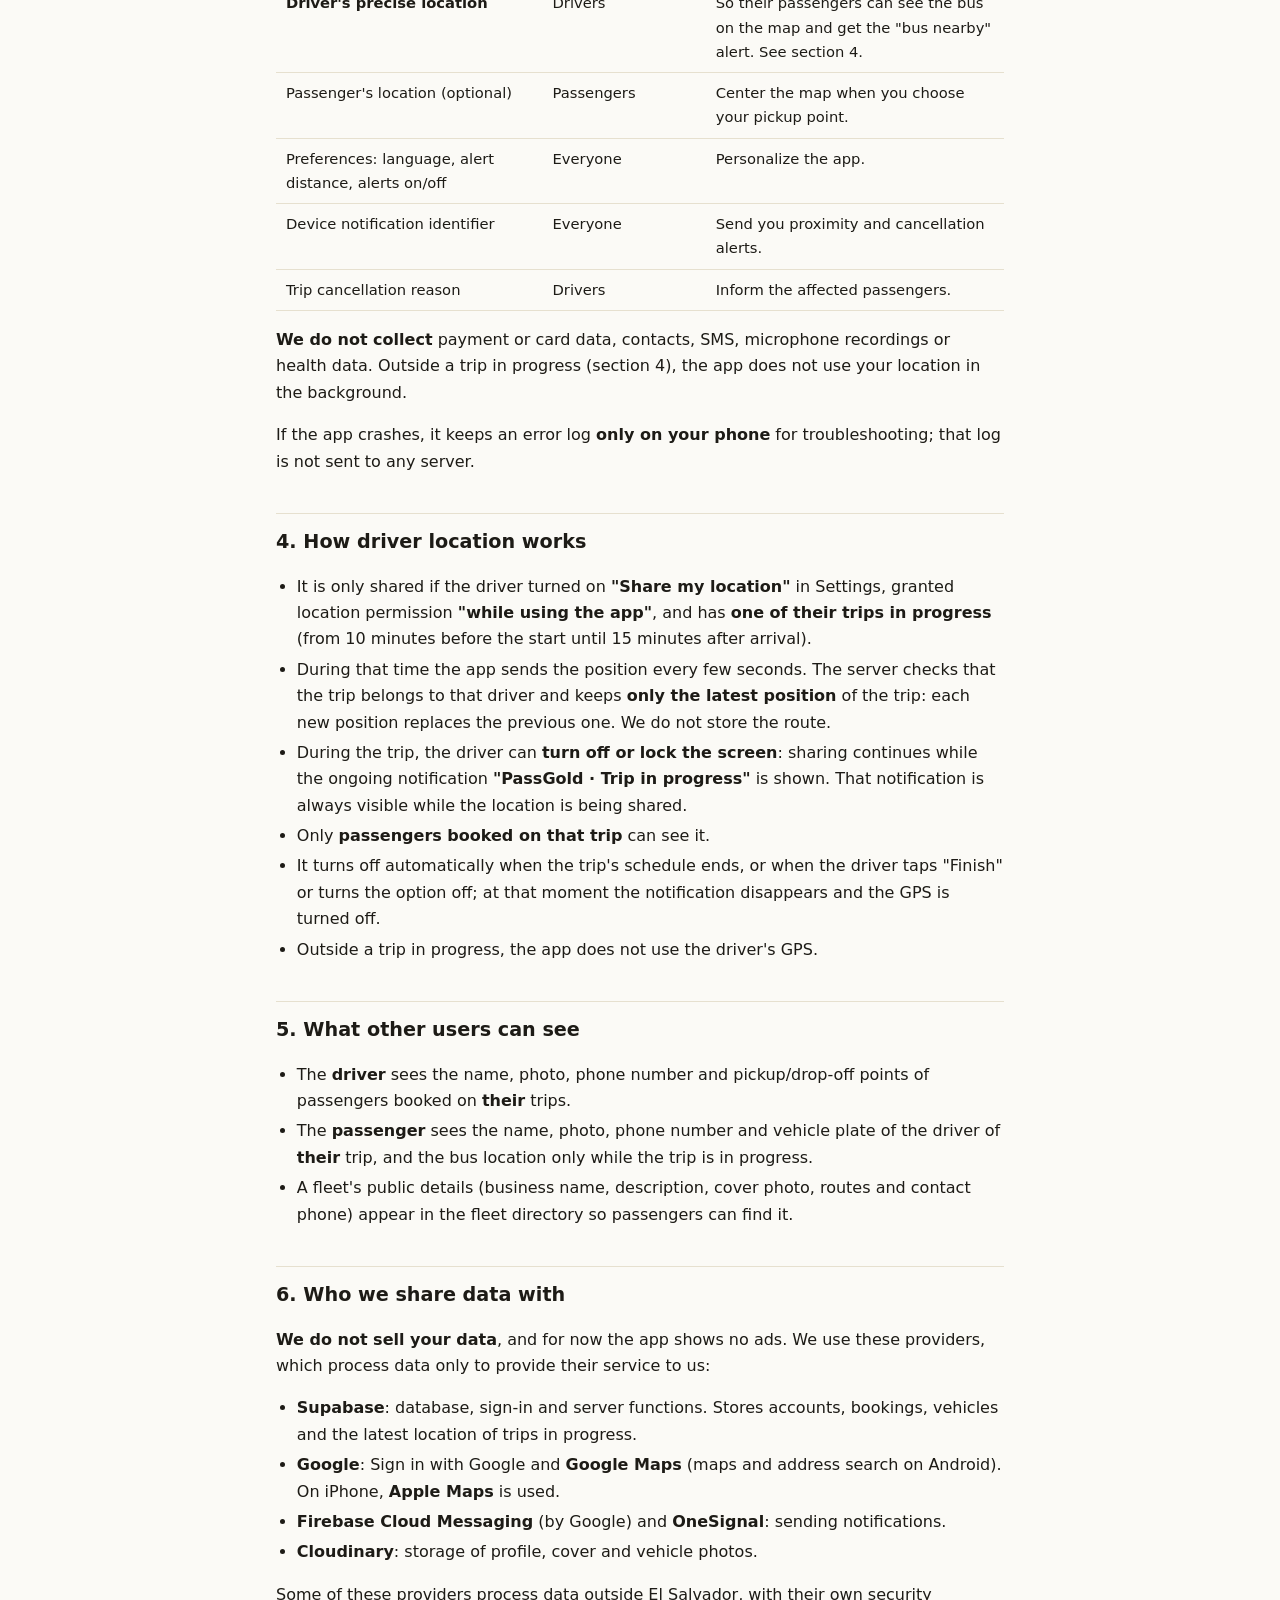
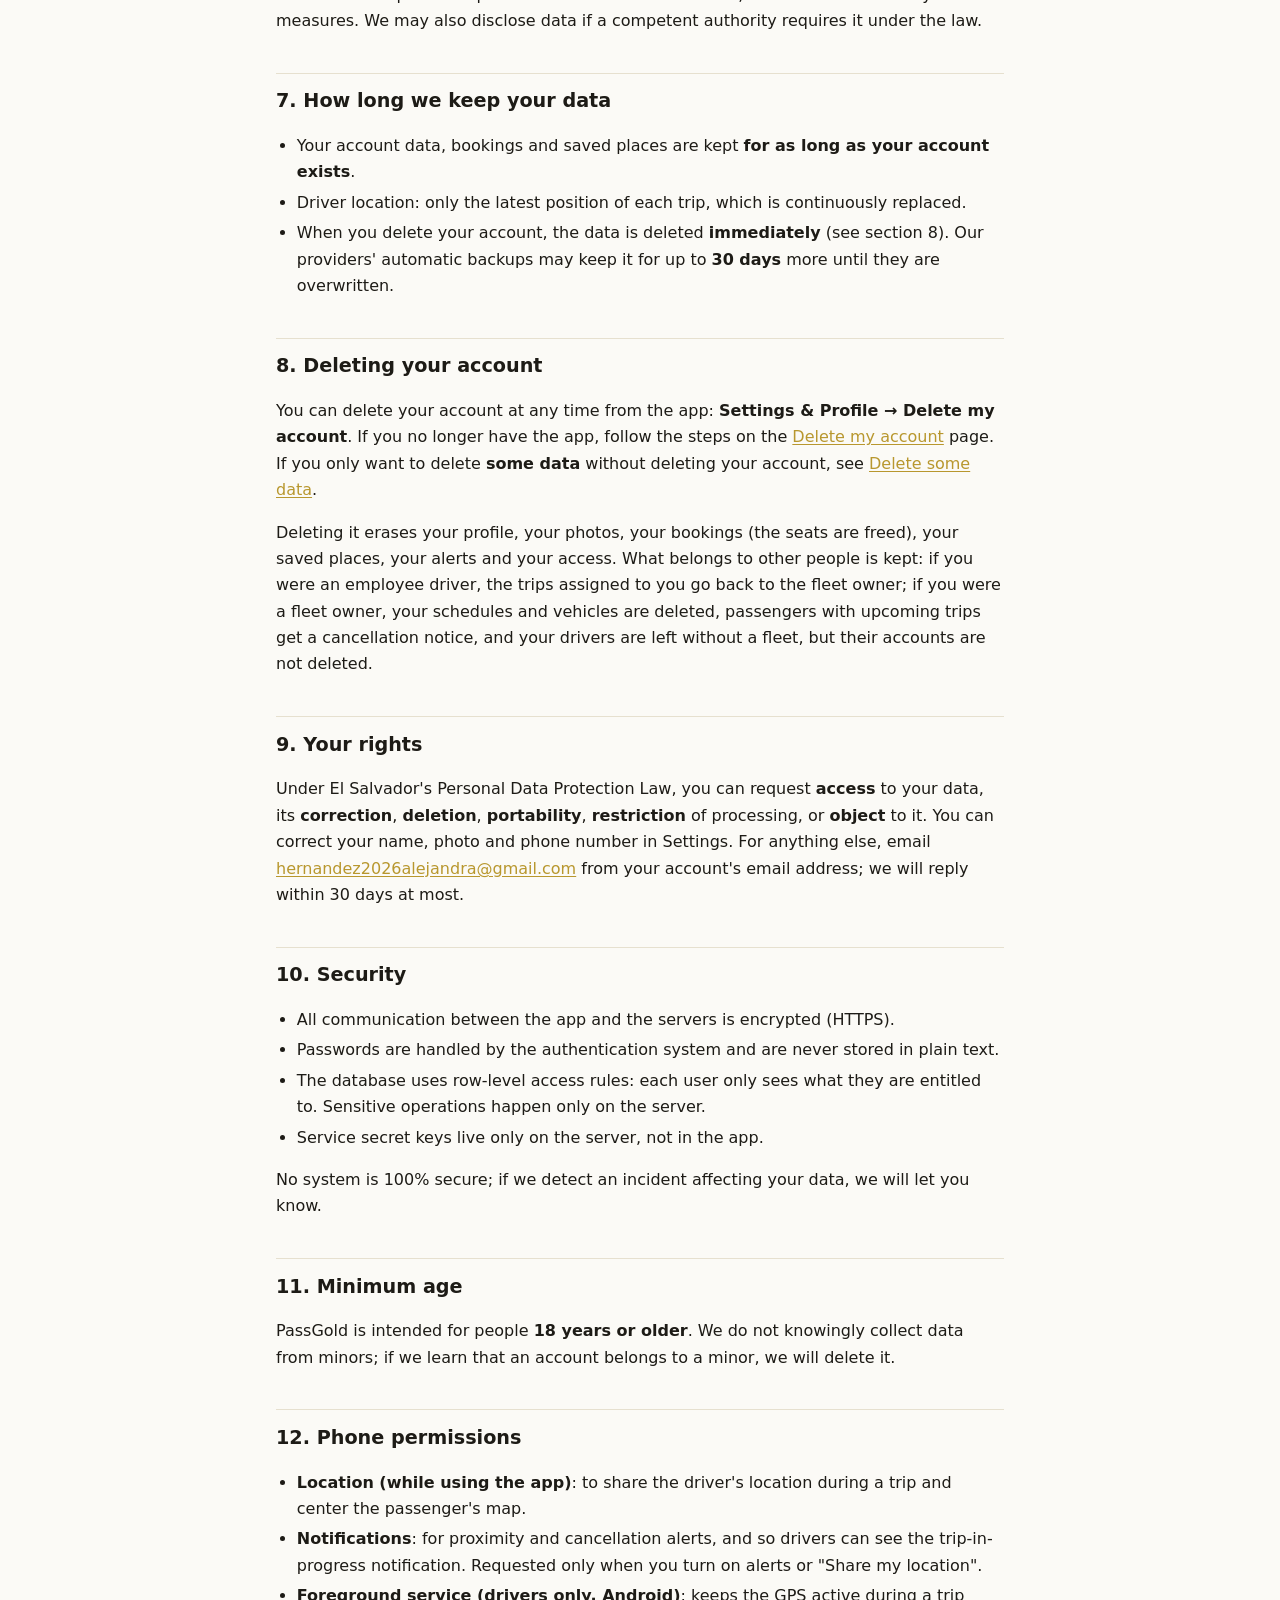
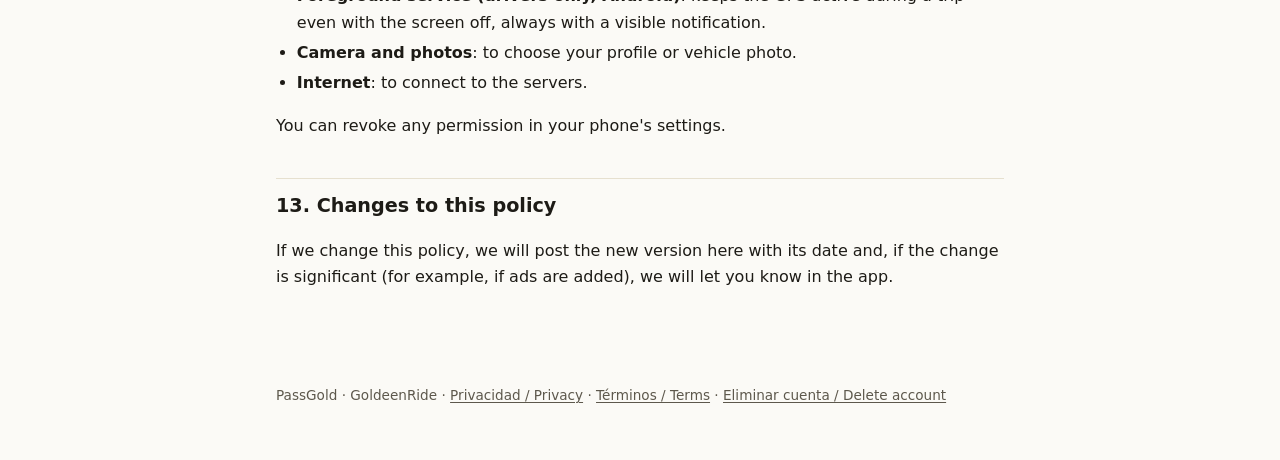
==== commit b5dedac2: "Actualizar documentación legal de PassGold" ====
--- a/privacidad.html
+++ b/privacidad.html
@@ -92,7 +92,7 @@
   </ul>
 
   <h2 id="eliminar">8. Eliminar tu cuenta</h2>
-  <p>Puedes eliminar tu cuenta en cualquier momento desde la app: <strong>Ajustes y Perfil → Eliminar mi cuenta</strong>. Si ya no tienes la app, sigue los pasos de la página <a href="eliminar-cuenta.html?lang=es">Eliminar mi cuenta</a>.</p>
+  <p>Puedes eliminar tu cuenta en cualquier momento desde la app: <strong>Ajustes y Perfil → Eliminar mi cuenta</strong>. Si ya no tienes la app, sigue los pasos de la página <a href="eliminar-cuenta.html?lang=es">Eliminar mi cuenta</a>. Si solo quieres borrar <strong>algunos datos</strong> sin eliminar la cuenta, mira <a href="eliminar-cuenta.html?lang=es#borrar-datos">Borrar algunos datos</a>.</p>
   <p>Al eliminarla se borran tu perfil, tus fotos, tus reservas (los asientos quedan libres), tus lugares guardados, tus avisos y tu acceso. Lo que pertenece a otras personas se conserva: si eras chofer empleado, los viajes que tenías asignados pasan al dueño de la flota; si eras dueño de flota, se borran tus horarios y vehículos, los pasajeros con viajes futuros reciben un aviso de cancelación y tus choferes quedan sin flota, pero sus cuentas no se borran.</p>
 
   <h2>9. Tus derechos</h2>
@@ -198,7 +198,7 @@
   </ul>
 
   <h2 id="delete">8. Deleting your account</h2>
-  <p>You can delete your account at any time from the app: <strong>Settings &amp; Profile → Delete my account</strong>. If you no longer have the app, follow the steps on the <a href="eliminar-cuenta.html?lang=en">Delete my account</a> page.</p>
+  <p>You can delete your account at any time from the app: <strong>Settings &amp; Profile → Delete my account</strong>. If you no longer have the app, follow the steps on the <a href="eliminar-cuenta.html?lang=en">Delete my account</a> page. If you only want to delete <strong>some data</strong> without deleting your account, see <a href="eliminar-cuenta.html?lang=en#delete-data">Delete some data</a>.</p>
   <p>Deleting it erases your profile, your photos, your bookings (the seats are freed), your saved places, your alerts and your access. What belongs to other people is kept: if you were an employee driver, the trips assigned to you go back to the fleet owner; if you were a fleet owner, your schedules and vehicles are deleted, passengers with upcoming trips get a cancellation notice, and your drivers are left without a fleet, but their accounts are not deleted.</p>
 
   <h2>9. Your rights</h2>
